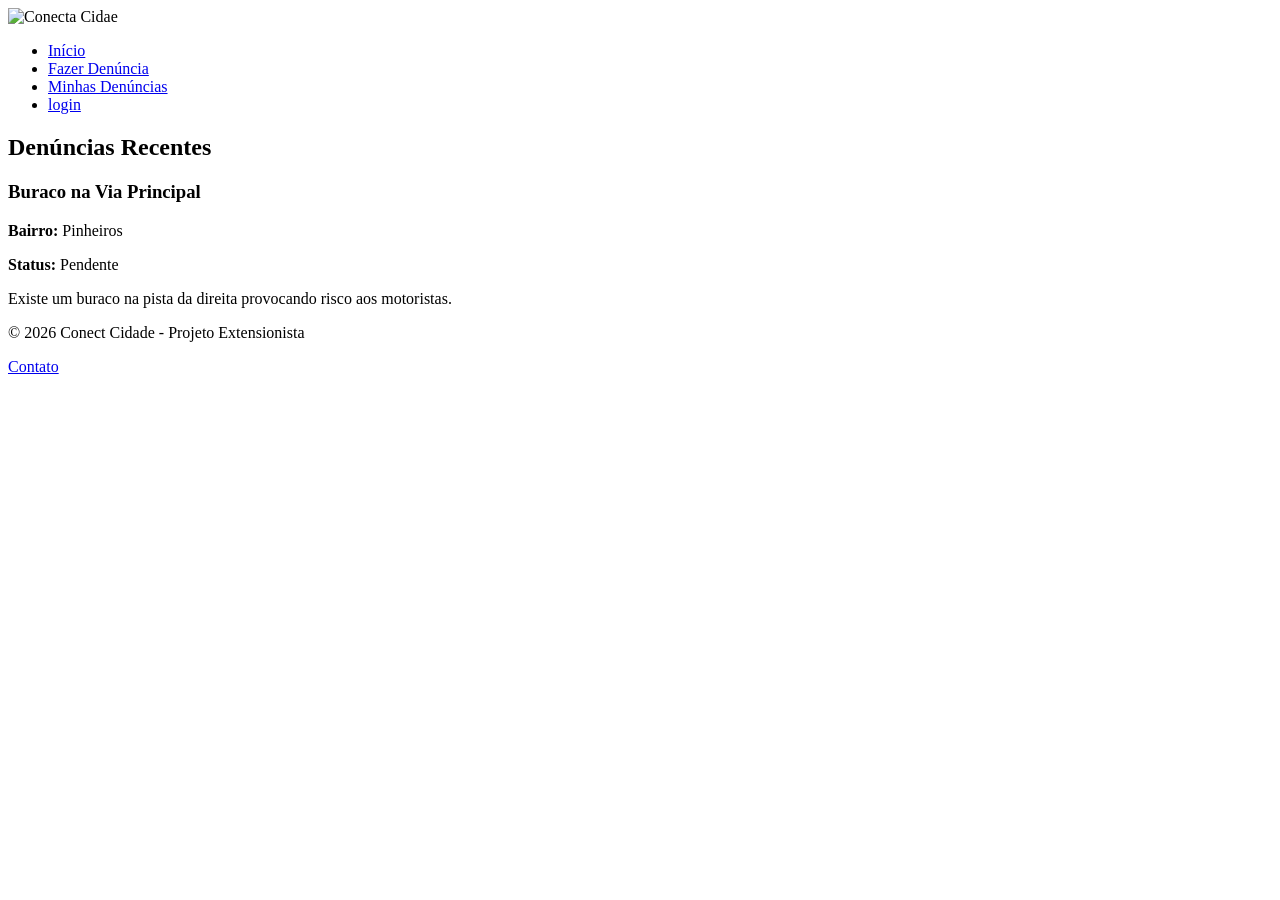
==== index.html @ 92a37f97 "construindo estrutura HTML do nosso projeto" ====
<!DOCTYPE html>
<html lang="pt-BR"> 
    <head>
        <meta charset="UTF-8">
        <meta name="viewport" content="width=device-width, initial-scale=1.0">
        <title> Conecta Cidade - Início </title>
    </head>
    <body>

        <header>
            <img src="logo.png" alt="Conecta Cidae">
            <nav>
                <ul>
                    <li><a href="index.html"> Início </a></li>
                    <li><a href="denuncia.html"> Fazer Denúncia </a></li>
                    <li><a href="minhas-denuncias.html"> Minhas Denúncias </a></li>
                    <li><a href="login.html"> login </a></li>
                </ul>
            </nav>
        </header>

        <main>
            <section id="denuncias-recentes">
                <h2> Denúncias Recentes </h2>

                <article class="card-denuncia">
                    <h3> Buraco na Via Principal</h3>
                    <p><strong> Bairro: </strong> Pinheiros </p>
                    <p><strong> Status: </strong> Pendente </p>
                    <p> Existe um buraco na pista da direita provocando risco aos motoristas. </p>
                </article>
            </section>
        </main>

        <footer>
            <p>&copy; 2026 Conect Cidade - Projeto Extensionista</p>
            <a href="#contato"> Contato </a>
        </footer>
    </body>
</html>
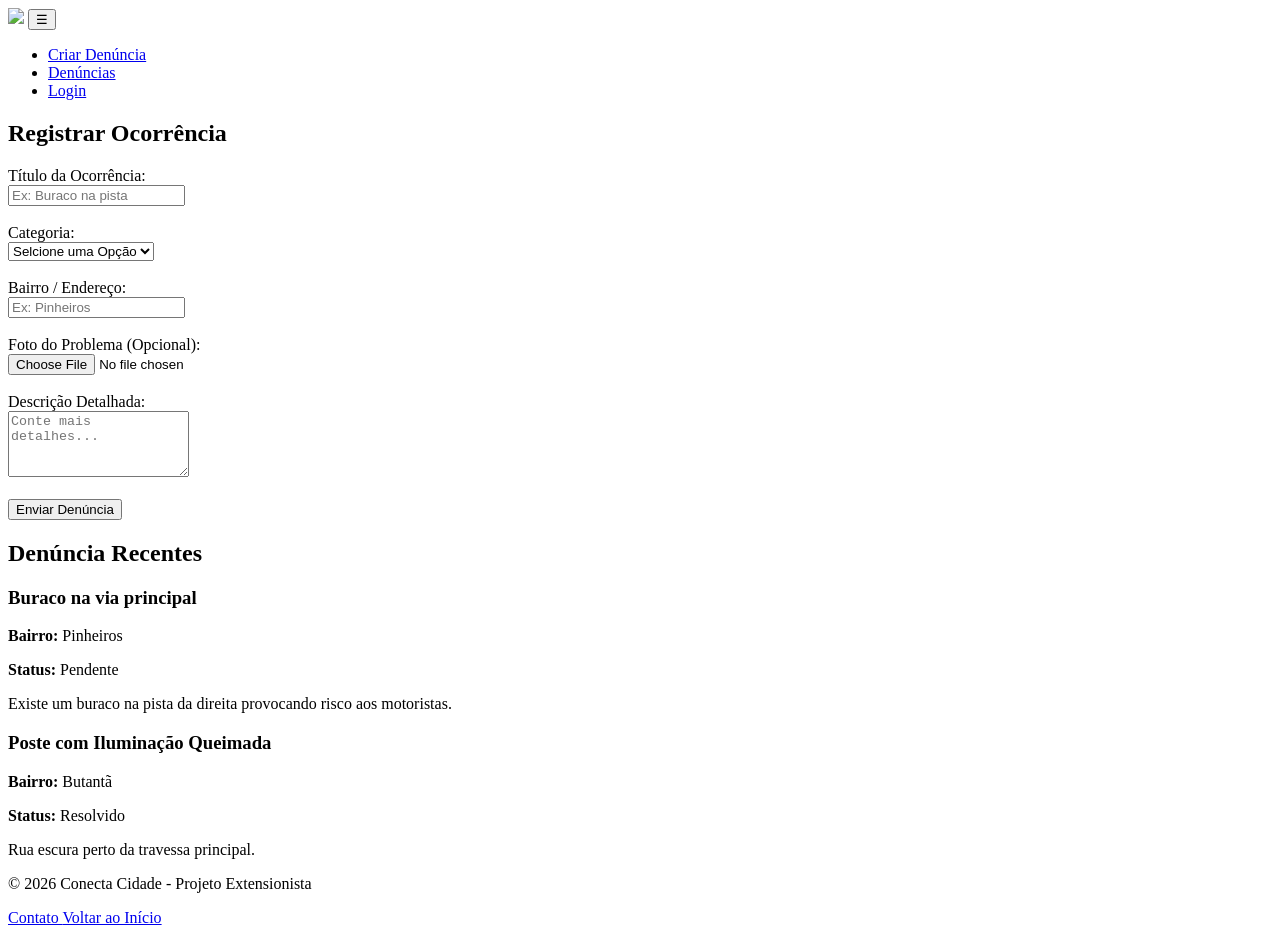
==== commit 19c9f5c9: "index.html Melhorias realizadas em conjunto no código da página principal do projeto." ====
--- a/index.html
+++ b/index.html
@@ -1,40 +1,76 @@
 <!DOCTYPE html>
-<html lang="pt-BR"> 
+<html lang="pt-BR">
     <head>
         <meta charset="UTF-8">
         <meta name="viewport" content="width=device-width, initial-scale=1.0">
         <title> Conecta Cidade - Início </title>
     </head>
-    <body>
-
+    <body id="top">
         <header>
-            <img src="logo.png" alt="Conecta Cidae">
+            <img src="logo.png">
+            <button id="menu-btn"> ☰ </button>
             <nav>
                 <ul>
-                    <li><a href="index.html"> Início </a></li>
-                    <li><a href="denuncia.html"> Fazer Denúncia </a></li>
-                    <li><a href="minhas-denuncias.html"> Minhas Denúncias </a></li>
-                    <li><a href="login.html"> login </a></li>
+                    <li><a href="#denuncia"> Criar Denúncia </a></li>
+                    <li><a href="denuncias-recentes"> Denúncias </a></li>
+                    <li><a href="login.html"> Login </a></li>
                 </ul>
             </nav>
         </header>
 
         <main>
+            <section id="denuncia">
+                <h2>Registrar Ocorrência </h2>
+                <form id="form-denuncia">
+                    <label for="titulo"> Título da Ocorrência: </label><br>
+                    <input type="text" id="titulo" name="titulo" placeholder="Ex: Buraco na pista" required><br><br>
+
+                    <label for="categoria"> Categoria: </label><br>
+                    <select id ="categoria" name="categoria" required>
+                        <option value=""> Selcione uma Opção </option>
+                        <option value="asfalto"> Asfalto / Buraco </option>
+                        <option value="iluminacao"> Iluminação Pública </option>
+                        <option value="lixo"> Lixo / Entulho </option>
+                        <option value="outros"> Outros </option>
+                    </select><br><br>
+
+                    <label for="bairro"> Bairro / Endereço: </label><br>
+                    <input type="text" id="bairro" name="bairro" placeholder="Ex: Pinheiros" required><br><br>
+
+                    <label for="foto"> Foto do Problema (Opcional): </label><br>
+                    <input type="file" id="foto" name="foto" accept="image/*"><br><br>
+
+                    <label for="descricao"> Descrição Detalhada: </label><br>
+                    <textarea id="descricao" name="descricao" rows="4" placeholder="Conte mais detalhes..." required></textarea><br><br>
+
+                    <button type="submit"> Enviar Denúncia </button>
+                </form>
+            </section>
+
             <section id="denuncias-recentes">
-                <h2> Denúncias Recentes </h2>
+                <h2> Denúncia Recentes </h2>
 
                 <article class="card-denuncia">
-                    <h3> Buraco na Via Principal</h3>
-                    <p><strong> Bairro: </strong> Pinheiros </p>
-                    <p><strong> Status: </strong> Pendente </p>
-                    <p> Existe um buraco na pista da direita provocando risco aos motoristas. </p>
+                    <h3> Buraco na via principal </h3>
+                    <p><strong> Bairro: </strong> Pinheiros</p>
+                    <p><strong> Status: </strong> Pendente</p>
+                    <p> Existe um buraco na pista da direita provocando risco aos motoristas.</p>
+                </article>
+
+                <article class="card-denuncia">
+                    <h3> Poste com Iluminação Queimada </h3>
+                    <p><strong> Bairro: </strong> Butantã </p>
+                    <p><strong> Status: </strong> Resolvido </p>
+                    <p> Rua escura perto da travessa principal.</p>                 
                 </article>
             </section>
         </main>
 
         <footer>
-            <p>&copy; 2026 Conect Cidade - Projeto Extensionista</p>
+            <p>&copy; 2026 Conecta Cidade - Projeto Extensionista </p>
             <a href="#contato"> Contato </a>
+
+            <a href="#top"> Voltar ao Início </a>
         </footer>
     </body>
 </html>
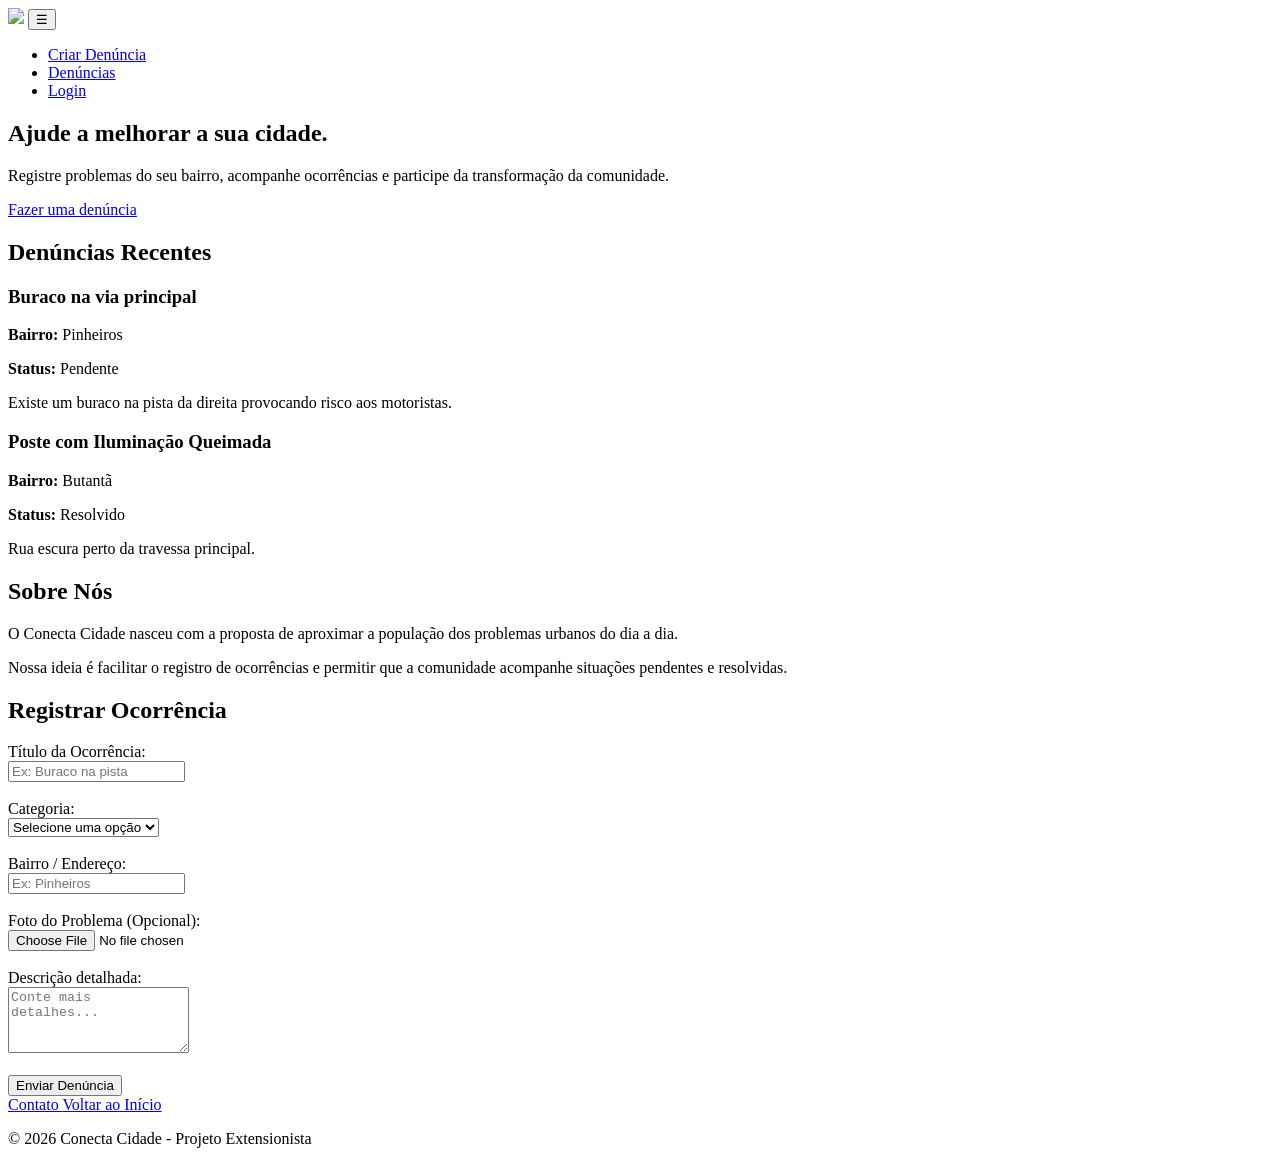
==== commit 7759954f: "Update index.html Novas seções e links" ====
--- a/index.html
+++ b/index.html
@@ -4,21 +4,60 @@
         <meta charset="UTF-8">
         <meta name="viewport" content="width=device-width, initial-scale=1.0">
         <title> Conecta Cidade - Início </title>
+        <link rel="stylesheet" href="style.css">
     </head>
     <body id="top">
         <header>
-            <img src="logo.png">
+            <img src="imagens/conecta-cabecalho.png">
             <button id="menu-btn"> ☰ </button>
             <nav>
                 <ul>
                     <li><a href="#denuncia"> Criar Denúncia </a></li>
-                    <li><a href="denuncias-recentes"> Denúncias </a></li>
+                    <li><a href="minhas-denuncias.html"> Denúncias </a></li>
                     <li><a href="login.html"> Login </a></li>
                 </ul>
             </nav>
         </header>
 
         <main>
+            <section class="apresentacao">
+                <div class="apresentacao-conteudo">
+                    <h1>Ajude a melhorar a sua cidade.</h1>
+                    <p>Registre problemas do seu bairro, acompanhe ocorrências e participe da transformação da comunidade.</p>
+                    <a href="#denuncia">Fazer uma denúncia</a>
+                </div>
+            </section>
+
+            <section class="area-conteudo">
+                <div id="denuncias-recentes">
+                    <h2> Denúncias Recentes </h2>
+
+                    <article class="card-denuncia">
+                        <h3> Buraco na via principal </h3>
+                        <p><strong> Bairro: </strong> Pinheiros</p>
+                        <p><strong> Status: </strong> Pendente</p>
+                        <p> Existe um buraco na pista da direita provocando risco aos motoristas.</p>
+                    </article>
+
+                    <article class="card-denuncia">
+                        <h3> Poste com Iluminação Queimada </h3>
+                        <p><strong> Bairro: </strong> Butantã </p>
+                        <p><strong> Status: </strong> Resolvido </p>
+                        <p> Rua escura perto da travessa principal.</p>                 
+                    </article>
+                </div>
+
+                <aside class="sobre-nos">
+                    <h2> Sobre Nós</h2>
+                    <p> O Conecta Cidade nasceu com a proposta de aproximar
+                        a população dos problemas urbanos do dia a dia. </p>
+
+                    <p> Nossa ideia é facilitar o registro de ocorrências
+                        e permitir que a comunidade acompanhe situações
+                    pendentes e resolvidas. </p>
+                </aside>
+            </section>
+
             <section id="denuncia">
                 <h2>Registrar Ocorrência </h2>
                 <form id="form-denuncia">
@@ -27,7 +66,7 @@
 
                     <label for="categoria"> Categoria: </label><br>
                     <select id ="categoria" name="categoria" required>
-                        <option value=""> Selcione uma Opção </option>
+                        <option value=""> Selecione uma opção </option>
                         <option value="asfalto"> Asfalto / Buraco </option>
                         <option value="iluminacao"> Iluminação Pública </option>
                         <option value="lixo"> Lixo / Entulho </option>
@@ -40,37 +79,21 @@
                     <label for="foto"> Foto do Problema (Opcional): </label><br>
                     <input type="file" id="foto" name="foto" accept="image/*"><br><br>
 
-                    <label for="descricao"> Descrição Detalhada: </label><br>
+                    <label for="descricao"> Descrição detalhada: </label><br>
                     <textarea id="descricao" name="descricao" rows="4" placeholder="Conte mais detalhes..." required></textarea><br><br>
 
                     <button type="submit"> Enviar Denúncia </button>
                 </form>
             </section>
-
-            <section id="denuncias-recentes">
-                <h2> Denúncia Recentes </h2>
-
-                <article class="card-denuncia">
-                    <h3> Buraco na via principal </h3>
-                    <p><strong> Bairro: </strong> Pinheiros</p>
-                    <p><strong> Status: </strong> Pendente</p>
-                    <p> Existe um buraco na pista da direita provocando risco aos motoristas.</p>
-                </article>
-
-                <article class="card-denuncia">
-                    <h3> Poste com Iluminação Queimada </h3>
-                    <p><strong> Bairro: </strong> Butantã </p>
-                    <p><strong> Status: </strong> Resolvido </p>
-                    <p> Rua escura perto da travessa principal.</p>                 
-                </article>
-            </section>
         </main>
 
         <footer>
+            <div class="footer-links">
+                <a href="#contato"> Contato </a>
+                <a href="#top"> Voltar ao Início </a>
+            </div>
+
             <p>&copy; 2026 Conecta Cidade - Projeto Extensionista </p>
-            <a href="#contato"> Contato </a>
-
-            <a href="#top"> Voltar ao Início </a>
         </footer>
     </body>
 </html>
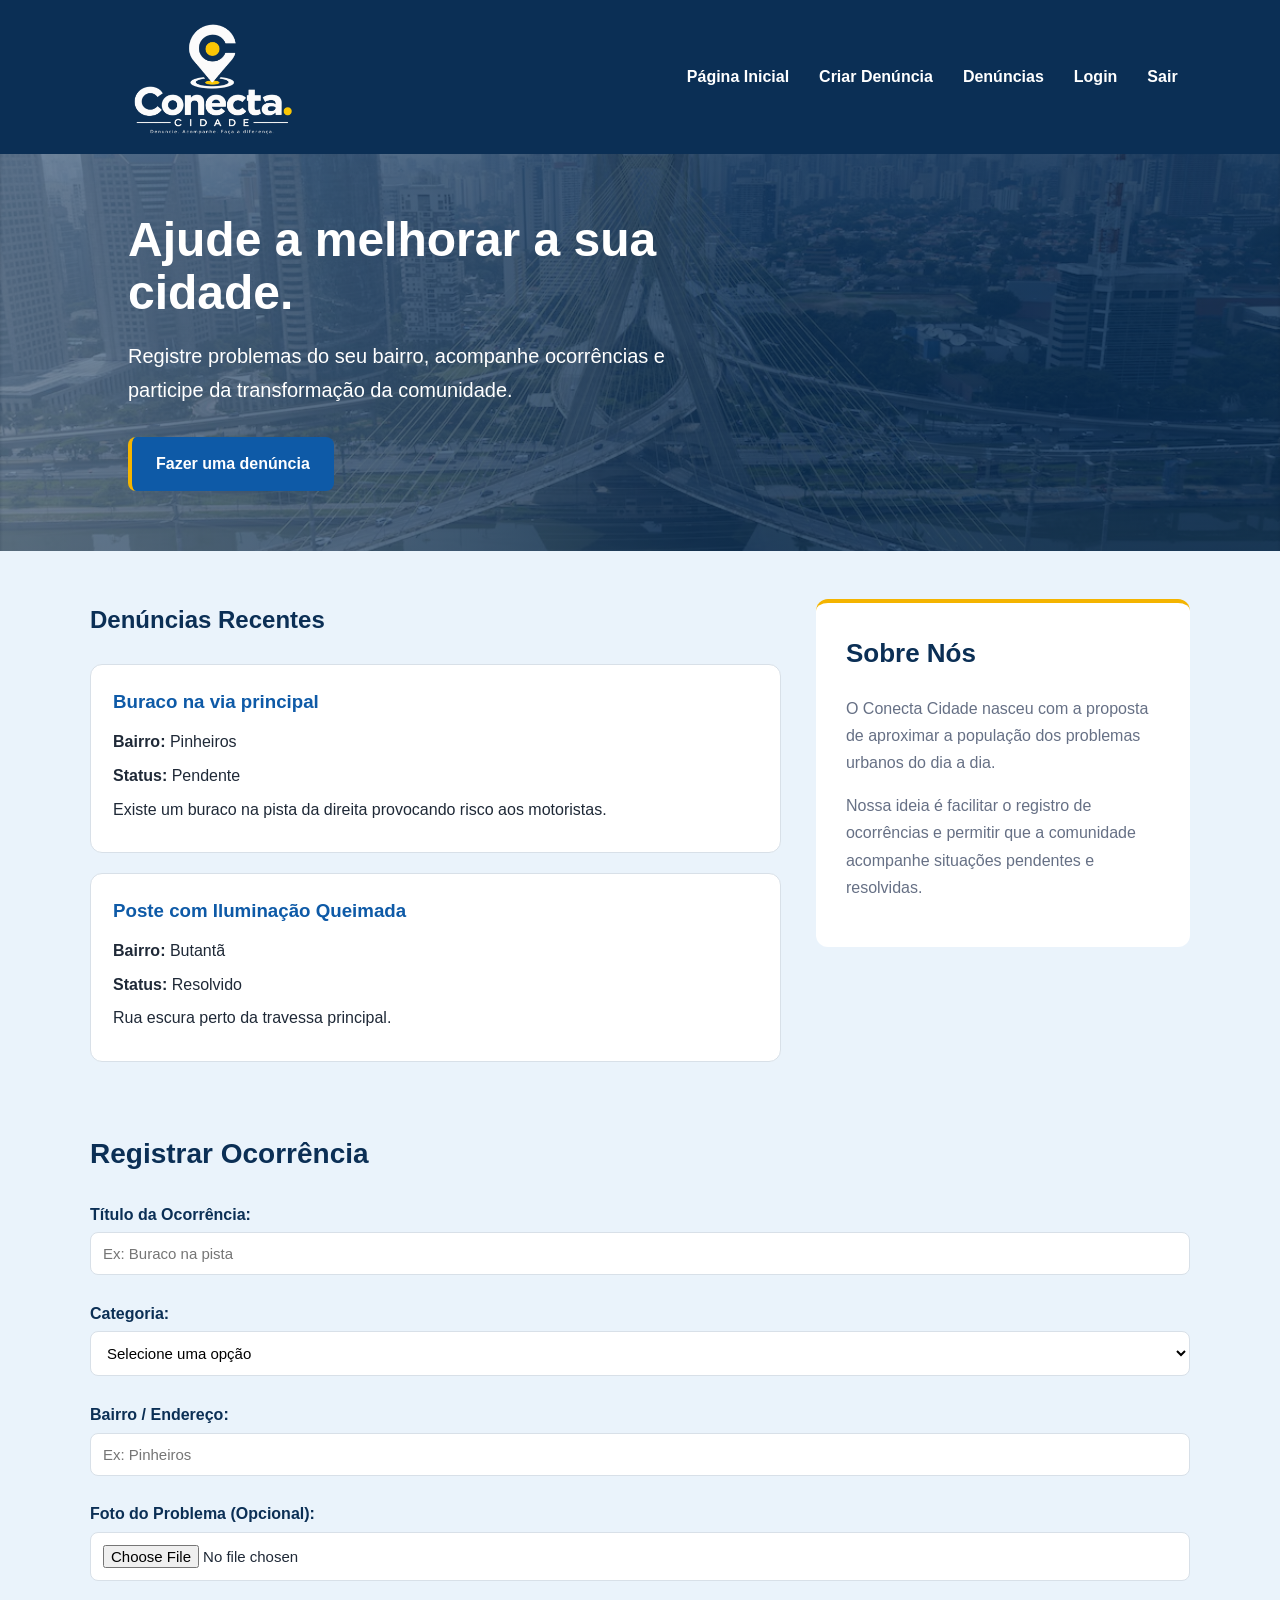
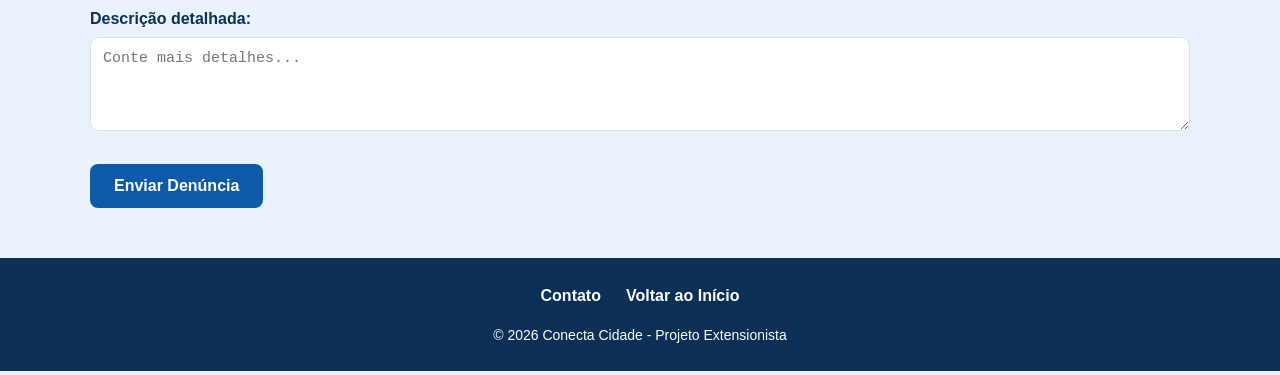
==== commit cd31ab8b: "index.html Versão final do código html do projeto" ====
--- a/index.html
+++ b/index.html
@@ -9,14 +9,20 @@
     <body id="top">
         <header>
             <img src="imagens/conecta-cabecalho.png">
-            <button id="menu-btn"> ☰ </button>
-            <nav>
-                <ul>
-                    <li><a href="#denuncia"> Criar Denúncia </a></li>
-                    <li><a href="minhas-denuncias.html"> Denúncias </a></li>
-                    <li><a href="login.html"> Login </a></li>
-                </ul>
-            </nav>
+            <button
+            id="menu-btn"
+            aria-expanded="false"
+            aria-label="Abrir menu"> ☰ </button>
+
+        <nav id="menu-navegacao">
+            <ul>
+                <li><a href="index.html"> Página Inicial </a></li>
+                <li><a href="denuncia.html"> Criar Denúncia </a></li>
+                <li><a href="minhas-denuncias.html"> Denúncias </a></li>
+                <li><a href="login.html" id="link-login"> Login </a></li>
+                <li><a href="#" id="btn-sair">Sair</a></li>
+            </ul>
+        </nav>
         </header>
 
         <main>
@@ -36,14 +42,14 @@
                         <h3> Buraco na via principal </h3>
                         <p><strong> Bairro: </strong> Pinheiros</p>
                         <p><strong> Status: </strong> Pendente</p>
-                        <p> Existe um buraco na pista da direita provocando risco aos motoristas.</p>
+                        <p> Existe um buraco na pista da direita provocando risco aos motoristas. </p>
                     </article>
 
                     <article class="card-denuncia">
                         <h3> Poste com Iluminação Queimada </h3>
                         <p><strong> Bairro: </strong> Butantã </p>
                         <p><strong> Status: </strong> Resolvido </p>
-                        <p> Rua escura perto da travessa principal.</p>                 
+                        <p> Rua escura perto da travessa principal.</p>
                     </article>
                 </div>
 
@@ -95,5 +101,7 @@
 
             <p>&copy; 2026 Conecta Cidade - Projeto Extensionista </p>
         </footer>
+
+    <script src="script.js"></script>
     </body>
 </html>
--- a/style.css
+++ b/style.css
@@ -0,0 +1,313 @@
+* {
+    margin: 0;
+    padding: 0;
+    box-sizing: border-box;
+}
+
+:root {
+    --azul-escuro: #0b2f55;
+    --azul-principal: #0e5aa7;
+    --azul-claro: #eaf3fb;
+    --amarelo: #f4b400;
+    --branco: #ffffff;
+    --cinza-claro: #f4f7fb;
+    --cinza-borda: #d8e0e8;
+    --texto: #1f2937;
+    --texto-secundario: #667085;
+}
+
+html {
+    scroll-behavior: smooth;
+}
+
+body {
+    font-family: Arial, Helvetica, sans-serif;
+    background-color: var(--azul-claro);
+    color: var(--texto);
+    line-height: 1.6;
+}
+
+header {
+    background-color: var(--azul-escuro);
+    display: flex;
+    align-items: center;
+    justify-content: space-between;
+    padding: 15px 8%;
+}
+
+header img {
+    width: 220px;
+    height: auto;
+}
+
+nav ul {
+    list-style: none;
+    display: flex;
+    align-items: center;
+    gap: 30px;
+}
+
+nav a {
+    text-decoration: none;
+    color: var(--branco);
+    font-weight: 600;
+}
+
+#menu-btn {
+    display: none;
+}
+
+main {
+    width: 100%;
+}
+
+.apresentacao {
+    background-image: linear-gradient(rgba(11, 47, 85, 0.55), rgba(11, 47, 85, 0.55)),
+    url("imagens/fundo-sobre.png");
+    background-size: cover;
+    background-position: center;
+    background-repeat: no-repeat;
+
+    min-height: 340px;
+
+    display: flex;
+    align-items: center;
+
+    padding: 60px 10%;
+}
+
+.apresentacao-conteudo {
+    max-width: 600px;
+}
+
+.apresentacao h1 {
+    font-size: 48px;
+    line-height: 1.1;
+    color: var(--branco);
+    margin-bottom: 20px;
+}
+
+.apresentacao p {
+    font-size: 20px;
+    line-height: 1.7;
+    color: var(--branco);
+    margin-bottom: 30px;
+}
+
+.apresentacao a {
+    display: inline-block;
+    background-color: var(--azul-principal);
+    color: var(--branco);
+    text-decoration: none;
+    font-weight: bold;
+    padding: 14px 24px;
+    border-radius: 8px;
+    border-left: 4px solid var(--amarelo);
+}
+
+.area-conteudo {
+    width: 90%;
+    max-width: 1100px;
+    margin: 50px auto;
+    display: flex;
+    gap: 35px;
+    align-items: flex-start;
+}
+
+#denuncias-recentes {
+    width: 65%;
+}
+
+#denuncias-recentes h2 {
+    color: var(--azul-escuro);
+    margin-bottom: 25px;
+}
+
+.card-denuncia {
+    background-color: var(--branco);
+    border: 1px solid var(--cinza-borda);
+    border-radius: 12px;
+    padding: 22px;
+    margin-bottom: 20px;
+}
+
+.card-denuncia h3 {
+    color: var(--azul-principal);
+    margin-bottom: 12px;
+}
+
+.card-denuncia p {
+    margin-bottom: 8px;
+}
+
+.sobre-nos {
+    width: 35%;
+    background-color: var(--branco);
+    padding: 30px;
+    border-radius: 12px;
+    border-top: 4px solid var(--amarelo);
+    transform: translateY(-2px)
+}
+
+.sobre-nos h2 {
+    color: var(--azul-escuro);
+    margin-bottom: 20px;
+    font-size: 26px;
+}
+
+.sobre-nos p {
+    color: var(--texto-secundario);
+    margin-bottom: 16px;
+    line-height: 1.7;
+}
+
+#denuncia {
+    width: 90%;
+    max-width: 1100px;
+    margin: 0 auto 50px auto;
+}
+
+#denuncia h2 {
+    color: var(--azul-escuro);
+    margin-bottom: 25px;
+    font-size: 28px;
+}
+
+label {
+    font-weight: 600;
+    color: var(--azul-escuro);
+}
+input,
+select,
+textarea {
+    width: 100%;
+    padding: 12px;
+    border: 1px solid var(--cinza-borda);
+    border-radius: 8px;
+    font-size: 15px;
+    background-color: var(--branco);
+    margin-top: 5px;
+}
+
+form button {
+    background-color: var(--azul-principal);
+    color: var(--branco);
+    border: none;
+    border-radius: 8px;
+    padding: 13px 24px;
+    font-size: 16px;
+    font-weight: bold;
+    cursor: pointer;
+}
+
+form button,
+.apresentacao a {
+    transition: 0.2s;
+}
+
+form button:hover,
+.apresentacao a:hover {
+    background-color: var(--azul-escuro);
+    transform: translateY(-2px);
+}
+
+nav a {
+    transition: 0.2s;
+}
+
+nav a:hover {
+    color: var(--amarelo);
+}
+
+footer {
+    background-color: var(--azul-escuro);
+    color: var(--branco);
+    display: flex;
+    flex-direction: column;
+    align-items: center;
+    padding: 25px 8%;
+}
+
+.footer-links {
+    display: flex;
+    justify-content: center;
+    gap: 25px;
+    margin-bottom: 15px;
+}
+
+.footer-links a {
+    color: var(--branco);
+    text-decoration: none;
+    font-weight: 600;
+    transition: 0.2s;
+}
+
+.footer-links a:hover {
+    color: var(--amarelo);
+}
+
+footer p {
+    font-size: 14px;
+    text-align: center;
+}
+
+@media (max-width: 768px) {
+
+    header {
+        padding: 15px 5%;
+    }
+
+    header img {
+        width: 110px;
+    }
+
+    nav ul {
+        gap: 10px;
+    }
+
+    nav a {
+        font-size: 12px;
+    }
+
+    .apresentacao {
+        min-height: auto;
+        padding: 40px 5%;
+        background-position: center;
+    }
+
+    .apresentacao h1 {
+        font-size: 34px;
+    }
+
+    .apresentacao p {
+        font-size: 16px;
+    }
+
+    .area-conteudo {
+        width: 90%;
+        flex-direction: column;
+    }
+
+    .sobre-nos {
+        width: 100%;
+    }
+
+    #denuncias-recentes {
+        width: 100%;
+    }
+
+    #denuncia {
+        width: 90%;
+        padding: 20px;
+    }
+
+    footer {
+        padding: 20px 5%;
+    }
+
+    .footer-links {
+        flex-direction: column;
+        align-items: center;
+        gap: 10px;
+    }
+}
